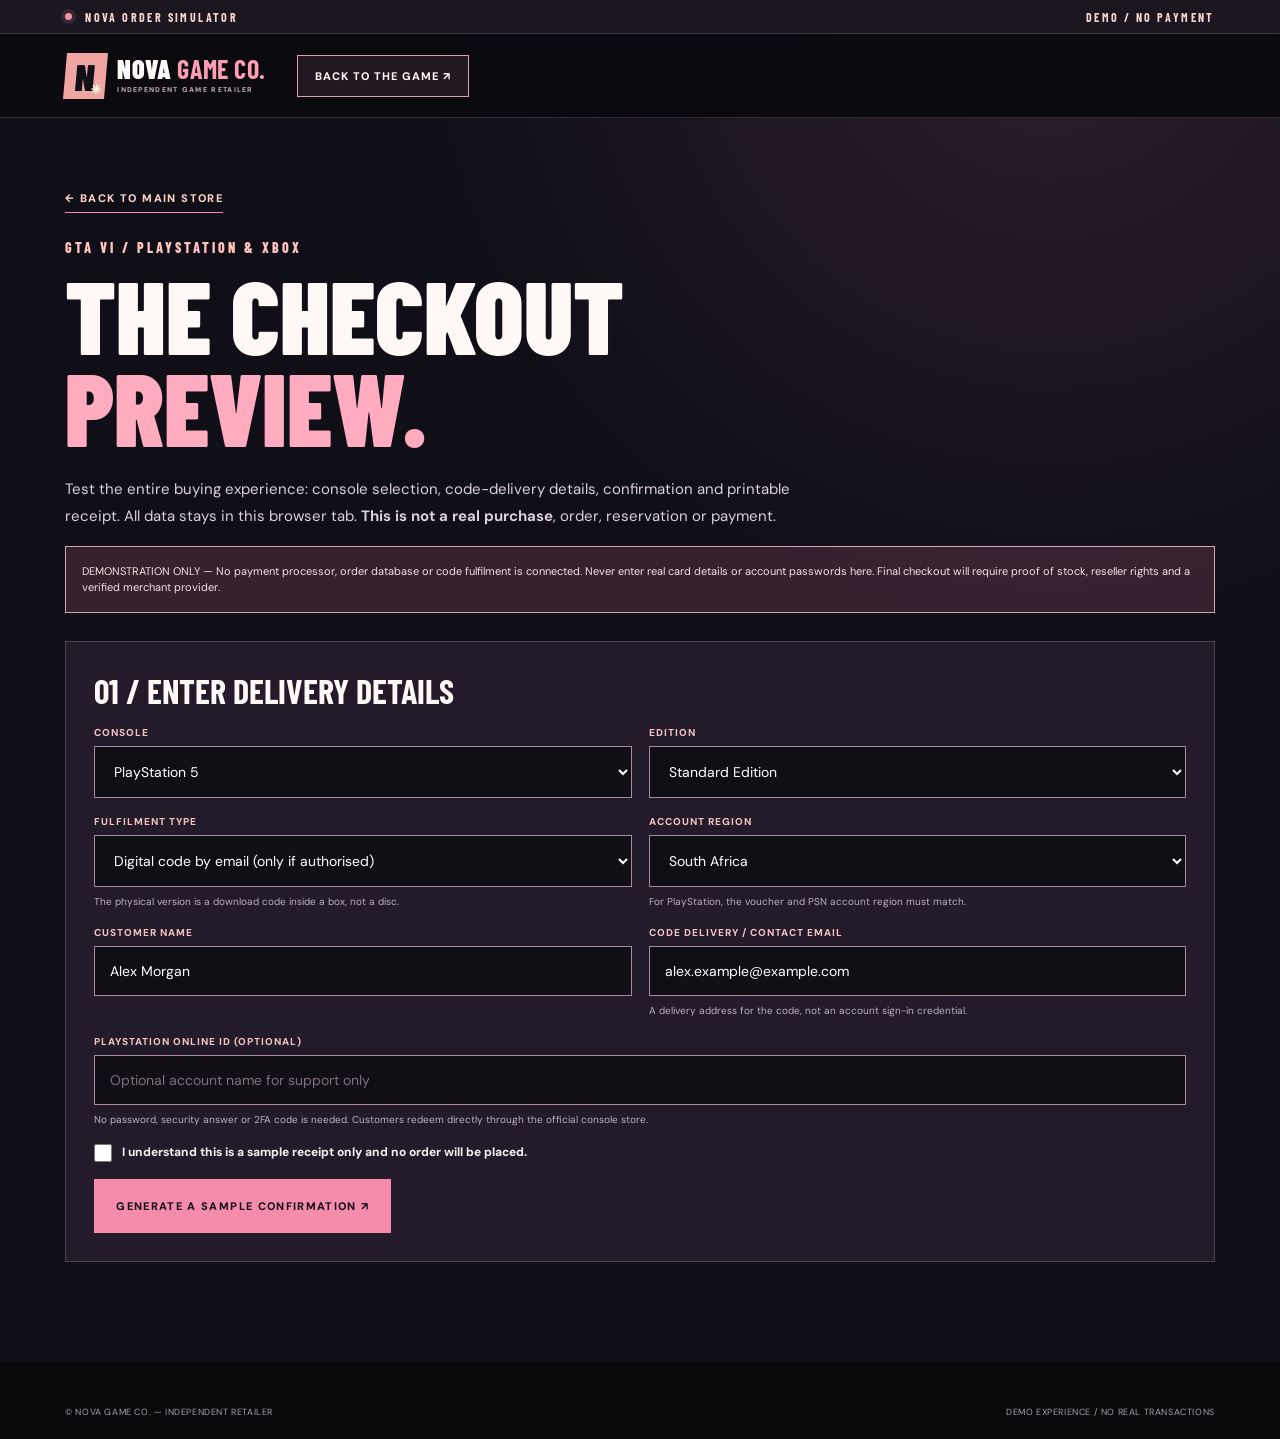
==== order-demo.html @ 19146e65 "Publish read-only GTA VI launch preview" ====
<!doctype html><html lang="en-ZA"><head><meta charset="UTF-8"><meta name="viewport" content="width=device-width,initial-scale=1"><meta name="robots" content="noindex,nofollow"><meta name="theme-color" content="#100f17"><title>GTA VI Order & Receipt Demo | NOVA GAME CO.</title><link rel="icon" href="assets/favicon.svg"><link rel="stylesheet" href="styles.css"><script src="demo.js" defer></script></head>
<body class="internal-page"><div class="topline"><span class="pulse"></span><span>NOVA ORDER SIMULATOR</span><span class="topline-spacer"></span><span>DEMO / NO PAYMENT</span></div><header class="site-header"><a class="brand" href="index.html"><span class="brand-icon">N<span>✳</span></span><span class="brand-name">NOVA <b>GAME CO.</b><small>INDEPENDENT GAME RETAILER</small></span></a><a class="header-action" href="index.html">BACK TO THE GAME ↗</a></header>
<main class="internal-main"><div class="wrap"><a class="text-link" href="index.html" style="margin-bottom:26px">← BACK TO MAIN STORE</a><div class="section-eyebrow">GTA VI / PLAYSTATION & XBOX</div><h1>THE CHECKOUT<br><i style="color:#ffabc0;font-style:normal">PREVIEW.</i></h1><p class="lead">Test the entire buying experience: console selection, code-delivery details, confirmation and printable receipt. All data stays in this browser tab. <b>This is not a real purchase</b>, order, reservation or payment.</p>
<div class="demo-status">DEMONSTRATION ONLY — No payment processor, order database or code fulfilment is connected. Never enter real card details or account passwords here. Final checkout will require proof of stock, reseller rights and a verified merchant provider.</div>
<section class="panel" id="inputPanel"><h2>01 / ENTER DELIVERY DETAILS</h2><form id="checkoutDemo" class="demo-form"><div class="field"><label for="platform">CONSOLE</label><select id="platform" required><option value="ps5">PlayStation 5</option><option value="xbox">Xbox Series X|S</option></select></div><div class="field"><label for="edition">EDITION</label><select id="edition" required><option value="standard">Standard Edition</option><option value="ultimate">Ultimate Edition</option></select></div><div class="field"><label for="format">FULFILMENT TYPE</label><select id="format"><option value="digital">Digital code by email (only if authorised)</option><option value="box">Physical Code-in-Box (subject to stock)</option></select><small class="hint">The physical version is a download code inside a box, not a disc.</small></div><div class="field"><label for="region">ACCOUNT REGION</label><select id="region"><option value="South Africa">South Africa</option><option value="United Kingdom">United Kingdom</option><option value="United States">United States</option><option value="Other / confirm first">Other / confirm first</option></select><small class="hint">For PlayStation, the voucher and PSN account region must match.</small></div><div class="field"><label for="fullName">CUSTOMER NAME</label><input id="fullName" name="fullName" type="text" required maxlength="80" autocomplete="name" value="Alex Morgan"></div><div class="field"><label for="email">CODE DELIVERY / CONTACT EMAIL</label><input id="email" name="email" type="email" required maxlength="150" autocomplete="email" value="alex.example@example.com"><small class="hint">A delivery address for the code, not an account sign-in credential.</small></div><div class="field full"><label id="accountLabel" for="accountName">PLAYSTATION ONLINE ID (OPTIONAL)</label><input id="accountName" name="accountName" type="text" maxlength="40" autocomplete="off" placeholder="Optional account name for support only"><small class="hint">No password, security answer or 2FA code is needed. Customers redeem directly through the official console store.</small></div><div class="field full" id="shippingRow" hidden><label for="shippingAddress">PHYSICAL BOX DELIVERY ADDRESS (SAMPLE ONLY)</label><textarea id="shippingAddress" rows="2" maxlength="250" placeholder="Optional example address for demo"></textarea></div><div class="field full"><label style="display:flex;gap:10px;align-items:start;letter-spacing:0;font-size:12px;color:#eee"><input id="ack" type="checkbox" required style="width:18px;height:18px;margin:0;flex:0 0 18px"/> I understand this is a sample receipt only and no order will be placed.</label></div><div class="field full"><button class="btn btn-pink" type="submit" style="align-self:start">GENERATE A SAMPLE CONFIRMATION ↗</button></div></form></section>
<section class="receipt-panel" id="receiptPanel" hidden aria-live="polite"><div class="demo-watermark">DEMO • NOT PAID</div><div class="receipt-head"><div><h2>NOVA GAME CO.</h2><small>Independent game retailer · Receipt simulation</small></div><div style="text-align:right"><b style="font-size:12px;color:#ab4766">DEMO ONLY</b><small id="receiptOrder">SAMPLE / NOT AN ORDER</small></div></div><div style="padding:20px 0"><strong style="font-size:20px">✓ Confirmation preview prepared</strong><p style="font-size:12px;color:#777">Your checkout selections are shown below. No payment, reservation or key delivery occurred.</p></div><div class="receipt-progress"><span>✓ DETAILS ENTERED</span><span>○ PAYMENT NOT TAKEN</span><span>○ NOT FULFILLED</span></div><div class="receipt-info"><div><b>CUSTOMER</b><span id="rName"></span></div><div><b>CONTACT / DELIVERY EMAIL</b><span id="rEmail"></span></div><div><b>CONSOLE ACCOUNT REFERENCE</b><span id="rAccount"></span></div><div><b>REGION</b><span id="rRegion"></span></div><div><b>FORMAT</b><span id="rFormat"></span></div><div><b>DOCUMENT CREATED</b><span id="rDate"></span></div></div><div class="receipt-product"><img id="rImage" src="assets/neon-city-original.webp" alt="GTA VI artwork"><div><strong id="rProduct">GRAND THEFT AUTO VI</strong><p id="rEdition"></p><p id="rPrice"></p><b style="font-size:12px;color:#a1426c">PAYMENT STATUS: NOT PAID</b></div></div><div class="receipt-foot"><p><b>Redeeming your product:</b> If a genuine code is supplied later by an authorised seller, redeem it through <a style="text-decoration:underline" href="https://www.playstation.com/en-za/support/store/" target="_blank" rel="noopener noreferrer">PlayStation Store</a> or <a style="text-decoration:underline" href="https://redeem.microsoft.com/" target="_blank" rel="noopener noreferrer">Microsoft</a>, as appropriate. Never provide your console password to a retailer.</p><p>Rockstar Games, Grand Theft Auto VI and related trademarks are owned by Take-Two Interactive Software, Inc. NOVA GAME CO. is not an official Rockstar website. This sample is NOT proof of purchase, delivery or seller accreditation.</p></div></section><div class="receipt-actions" id="receiptActions" hidden><button class="btn btn-pink" type="button" id="printBtn">PRINT DEMO RECEIPT ↓</button><button class="btn btn-glass" type="button" id="restartBtn">CREATE ANOTHER EXAMPLE ↻</button></div>
</div></main><footer class="footer" style="padding:20px 0"><div class="wrap"><div class="footer-bottom" style="margin-top:0;border-top:0"><span>© NOVA GAME CO. — INDEPENDENT RETAILER</span><span>DEMO EXPERIENCE / NO REAL TRANSACTIONS</span></div></div></footer></body></html>
---- styles.css ----
@import url('https://fonts.googleapis.com/css2?family=Barlow+Condensed:wght@500;600;700;800;900&family=DM+Sans:wght@400;500;600;700&display=swap');
:root{--ink:#0e0e14;--ink2:#17141f;--ink3:#241b2c;--line:rgba(255,255,255,.14);--pink:#ff83a7;--coral:#ffad8b;--gold:#ffca8f;--text:#fff8f6;--muted:#b6aab6;--font:'DM Sans',system-ui,-apple-system,sans-serif;--display:'Barlow Condensed',Impact,'Arial Narrow',sans-serif}*{box-sizing:border-box}html{scroll-behavior:smooth;scroll-padding-top:86px}body{margin:0;color:var(--text);background:var(--ink);font-family:var(--font);font-size:14px;-webkit-font-smoothing:antialiased}a{color:inherit;text-decoration:none}button,input,select,textarea{font:inherit}button{cursor:pointer}img,video{display:block;max-width:100%}button:focus-visible,a:focus-visible,details:focus-visible,input:focus-visible,select:focus-visible{outline:3px solid #8ddff8;outline-offset:3px}body.modal-open{overflow:hidden}.wrap{max-width:1400px;margin:auto;padding:0 clamp(22px,5.1vw,88px)}.skip{position:absolute;top:-50px;z-index:99;background:white;color:#000;padding:10px}.skip:focus{top:0}.topline{height:34px;padding:0 clamp(20px,5.1vw,88px);display:flex;align-items:center;gap:13px;background:#1b1620;border-bottom:1px solid var(--line);font-family:var(--display);font-size:12px;font-weight:700;letter-spacing:2.4px;color:#f6d5cf}.pulse,.live-dot{width:7px;height:7px;display:inline-block;flex:0 0 7px;background:#ef91a2;border-radius:50%;box-shadow:0 0 0 4px #ff90b420}.topline-spacer{flex:1}.top-div{opacity:.4}.site-header{height:84px;padding:0 clamp(20px,5.1vw,88px);display:flex;align-items:center;gap:32px;border-bottom:1px solid var(--line);background:#0c0b10f5;position:sticky;top:0;z-index:30;backdrop-filter:blur(22px)}.brand{display:inline-flex;align-items:center;gap:11px;white-space:nowrap}.brand-icon{font-family:var(--display);font-size:37px;font-weight:900;display:grid;place-items:center;color:#101018;background:#f1a5a2;width:41px;height:46px;line-height:1;position:relative;transform:skew(-5deg);overflow:hidden}.brand-icon span{position:absolute;color:#e2ffe7;font-size:13px;bottom:3px;right:3px}.brand-name{font-family:var(--display);font-size:26px;font-weight:900;line-height:.85;letter-spacing:.4px}.brand-name b{color:#ff9eb2}.brand-name small{display:block;font-family:var(--font);font-size:7px;font-weight:800;letter-spacing:1.3px;color:#c6aab5;margin-top:7px}.nav{display:flex;align-items:center;gap:clamp(13px,2vw,35px);margin-left:auto}.nav a{font-size:11px;letter-spacing:1.5px;font-weight:800;color:#e1dce3;white-space:nowrap;transition:color .2s}.nav a:hover{color:var(--pink)}.header-action{white-space:nowrap;border:1px solid #dca2ab;padding:13px 17px;font-size:11px;letter-spacing:1px;font-weight:800;background:#221821}.header-action span{color:#ff9faa}.header-action:hover{background:#503147}.menu-btn{display:none;background:none;border:0;width:36px;height:36px;padding:7px;flex-direction:column;justify-content:space-evenly}.menu-btn span{height:2px;background:white;width:100%}.hero{position:relative;background:#171121;min-height:790px;overflow:hidden}.hero-glow{position:absolute;inset:-10%;background:radial-gradient(circle at 78% 50%,#b44380a6,transparent 38%),radial-gradient(circle at 5% 84%,#e6865b55,transparent 44%);z-index:0}.hero-backdrop{position:absolute;inset:0;width:100%;height:100%;object-fit:cover;opacity:.32;filter:blur(6px) saturate(.9);transform:scale(1.04)}.hero-vignette{position:absolute;inset:0;background:linear-gradient(90deg,#100b16 .2%,#1a1125e9 37%,#2014219c 69%,#111018bf),linear-gradient(0deg,#0e0e14 0,transparent 27%,#22162970 100%)}.hero-content{position:relative;display:grid;grid-template-columns:minmax(0,1.06fr) minmax(310px,.85fr);gap:clamp(20px,5vw,95px);align-items:center;padding-top:74px;padding-bottom:50px;min-height:680px}.hero-copy{position:relative;z-index:3}.eyebrow,.section-eyebrow{font-family:var(--display);font-weight:800;font-size:14px;letter-spacing:3px;color:#ffc2bc}.eyebrow{display:flex;align-items:center;gap:12px}.eyebrow-line{display:inline-block;background:var(--pink);width:31px;height:2px}.eyebrow-number{opacity:.54}.game-wordmark{font-family:var(--display);font-size:clamp(19px,2.7vw,32px);letter-spacing:3px;font-weight:900;line-height:1;margin:35px 0 0}.game-wordmark span{font-size:55px;background:linear-gradient(155deg,#fff5d4,#ff8fc4 56%,#e879a8);-webkit-background-clip:text;background-clip:text;color:transparent;letter-spacing:0;margin-left:7px}.hero h1,.section h2,.closing-cta h2{font-family:var(--display);font-weight:900;line-height:.82;font-size:clamp(74px,8.2vw,136px);letter-spacing:-2px;margin:12px 0 26px}.hero h1 i,.section h2 em,.closing-cta h2 em{font-style:normal;background:linear-gradient(90deg,#ffd3aa 0%,#ff8ba6 55%,#db90df);-webkit-background-clip:text;background-clip:text;color:transparent}.hero-desc{color:#efdee5;font-size:15px;line-height:1.85;max-width:510px}.hero-btns{display:flex;gap:11px;flex-wrap:wrap;margin-top:31px}.btn{border:none;display:inline-flex;justify-content:center;align-items:center;gap:14px;min-height:54px;padding:14px 22px;font-weight:800;font-size:11px;letter-spacing:1.35px;text-transform:uppercase;transition:transform .2s,background .2s;color:#fff}.btn:hover{transform:translateY(-2px)}.btn-pink{background:#f58cab;color:#15101a}.btn-pink:hover{background:#ffb1c3}.btn-glass{border:1px solid #ffffff63;background:#ffffff08;color:white}.btn-glass:hover{background:#ffffff18}.play-icon{font-size:12px;color:#ff9bba}.hero-foot{display:flex;align-items:center;flex-wrap:wrap;gap:12px;color:#dfd0d7;font-size:10px;letter-spacing:1.1px;font-weight:700;margin-top:38px}.hero-foot i{font-style:normal;opacity:.3}.age-tag{background:#ece5e8;color:#17121a;font-weight:900;padding:5px 8px;font-family:var(--display);font-size:18px}.cover-stage{position:relative;max-width:510px;margin:0 auto;align-self:center}.cover-halo{position:absolute;inset:7% -10%;filter:blur(45px);background:#e96ca466;border-radius:50%}.cover-art{position:relative;max-height:540px;object-fit:contain;box-shadow:0 28px 70px #0009,0 0 0 8px #ffffff09;transform:rotate(2deg);width:100%;border:1px solid #ffffff24}.cover-caption{position:absolute;right:-7%;top:-30px;z-index:2;font-size:11px;font-weight:700;letter-spacing:2px;color:#ffd6c7;transform:rotate(5deg)}.cover-bottom{position:relative;display:flex;justify-content:space-between;gap:8px;margin-top:20px;font-weight:800;letter-spacing:1.5px;font-size:10px;color:#d7c2cc}.hero-end{position:relative;border-top:1px solid #ffffff29;display:flex;align-items:stretch;justify-content:space-between;gap:30px;padding-top:22px;padding-bottom:25px}.countdown{display:flex;align-items:center;gap:34px}.countdown-text{font-family:var(--display);font-size:19px;font-weight:800;letter-spacing:1px}.countdown-text small{display:block;color:#c4abb8;font-size:11px;margin-top:5px;letter-spacing:1.7px}.clock{display:flex;gap:13px;align-items:center}.clock div{display:flex;flex-direction:column;align-items:center}.clock strong{font-family:var(--display);font-size:37px;font-weight:900;line-height:1;color:#ffadb6;font-variant-numeric:tabular-nums}.clock small{font-size:8px;letter-spacing:1.6px;margin-top:5px}.clock>b{font-family:var(--display);font-size:24px;font-weight:600;opacity:.4;margin-top:-12px}.verified-identity{display:flex;align-items:center;gap:15px;max-width:285px;border-left:1px solid #ffffff40;padding-left:23px}.vstar{font-size:33px;color:#f798ad}.verified-identity strong{font-size:11px;letter-spacing:.6px;text-transform:uppercase}.verified-identity small{display:block;font-size:10px;line-height:1.5;color:#d7c3ca;margin-top:6px}.ticker{overflow:hidden;background:linear-gradient(90deg,#ee9fb5,#f8ba97);color:#18101b;white-space:nowrap;border-top:1px solid #ffffff60}.ticker>div{font-family:var(--display);font-size:27px;letter-spacing:2px;font-weight:900;line-height:45px;width:max-content;animation:track 45s linear infinite}.ticker span{padding:0 35px;opacity:.55}@keyframes track{0%{transform:translateX(0)}100%{transform:translateX(-35%)}}.section{padding:115px 0}.section h2{font-size:clamp(57px,7vw,104px);margin:18px 0 28px}.section p{color:#cbbdca;line-height:1.77}.intro{background:#100e17}.intro-grid{display:grid;grid-template-columns:1.55fr .8fr;gap:clamp(30px,9vw,150px)}.body-large{font-size:16px;max-width:680px}.text-link{font-weight:800;letter-spacing:1.4px;font-size:11px;display:inline-flex;align-items:center;gap:6px;padding-bottom:7px;border-bottom:1px solid var(--pink);color:#ffd5cb}.intro-grid .text-link{margin-top:15px}.intro-facts{border-top:1px solid #ffffff2a;align-self:center}.intro-facts>div{padding:18px 0;border-bottom:1px solid #ffffff2a;display:flex;justify-content:space-between;gap:10px}.intro-facts span{font-size:10px;color:#b8a1ba;letter-spacing:1px;font-weight:700}.intro-facts strong{font-family:var(--display);font-size:18px;letter-spacing:1px;text-align:right}.character-grid{display:grid;grid-template-columns:1fr 1fr;gap:19px;margin-top:65px}.character{height:420px;position:relative;overflow:hidden;border:1px solid var(--line);background:#261823}.character img{width:100%;height:100%;object-fit:cover;transition:transform .6s}.character:hover img{transform:scale(1.05)}.char-shade{position:absolute;inset:0;background:linear-gradient(0deg,#100b14ef,transparent 70%)}.char-details{position:absolute;bottom:29px;left:29px;right:29px}.char-details span{font-size:10px;letter-spacing:2px;color:#ffc3ba;font-weight:800}.char-details h3{font-family:var(--display);font-size:53px;line-height:1;margin:9px 0}.char-details h3 em{font-style:normal;color:#ff9ab5}.char-details p{font-size:12px;color:#efdee5;max-width:395px}.products{background:linear-gradient(180deg,#1d1725,#130f19)}.title-row{display:flex;justify-content:space-between;align-items:end;gap:30px;margin-bottom:36px}.title-row h2{margin-bottom:14px}.title-row p{max-width:610px;margin:0}.filters{display:flex;gap:7px;flex-wrap:wrap}.filter{background:#ffffff08;border:1px solid #ffffff2c;color:#cbb7c9;padding:12px 17px;font-size:10px;font-weight:800;letter-spacing:1.1px}.filter.active,.filter:hover{background:#efa0ae;border-color:#efa0ae;color:#24111a}.product-grid{display:grid;grid-template-columns:repeat(4,minmax(0,1fr));gap:16px}.product-card{border:1px solid #ffffff21;background:#211827;min-width:0;display:flex;flex-direction:column;transition:transform .2s,border-color .2s}.product-card:hover{transform:translateY(-5px);border-color:#e49dbb77}.product-card[hidden]{display:none}.product-image{position:relative;height:200px;background:linear-gradient(150deg,#643d69,#241626);overflow:hidden}.product-image img{height:100%;width:100%;object-fit:cover}.product-platform{position:absolute;top:12px;left:12px;padding:7px 11px;font-size:10px;letter-spacing:1px;font-weight:900;z-index:1}.ps5-tag{background:#e7ecff;color:#133380}.xbox-tag{background:#daf9d1;color:#104b1a}.product-body{padding:20px;display:flex;flex-direction:column;flex:1}.product-overline{font-size:9px;font-weight:700;letter-spacing:1.2px;color:#ffbbbf}.product-body h3{font-family:var(--display);font-weight:800;font-size:30px;line-height:1;margin:12px 0 9px}.product-body h3 small{font-size:23px;color:#ffb0bf;display:block;margin-top:5px}.product-body p{font-size:12px;line-height:1.6;flex:1;margin:10px 0 19px}.product-price{display:flex;gap:12px;align-items:center;justify-content:space-between;border-top:1px solid #ffffff27;padding-top:16px}.product-price small{display:block;font-size:9px;letter-spacing:1px;color:#bbaabc}.product-price strong{font-family:var(--display);font-size:36px;font-weight:900}.price-note{font-size:8px;font-weight:800;color:#d6a1b0;border:1px solid #b8809744;padding:5px}.product-actions{margin-top:19px;display:flex;flex-direction:column;gap:14px}.product-actions .btn{min-height:43px;font-size:10px;padding:10px}.product-actions>a:last-child{font-size:9px;letter-spacing:1.2px;font-weight:800;color:#e5c3cd;text-align:center}.stock-note{display:grid;grid-template-columns:.8fr 1.3fr .65fr;gap:28px;align-items:center;border:1px solid #ff9eaf66;background:#48273755;padding:22px 25px;margin-top:25px}.stock-note>div{display:flex;align-items:center;gap:12px}.stock-note strong{font-family:var(--display);font-size:20px;letter-spacing:1px}.stock-icon{font-size:28px;color:#ffaeb3}.stock-note p{font-size:12px;margin:0}.stock-note a{font-size:10px;font-weight:900;letter-spacing:1px;color:#ffb5a9;text-align:right}.video-section{background:#130e1a}.trailers-grid{display:grid;grid-template-columns:2fr 1fr 1fr;gap:17px}.trailer-card{background:#241b28;border:1px solid var(--line);padding:0;text-align:left;color:#fff;min-width:0;overflow:hidden}.trailer-card:hover .thumb img{transform:scale(1.05)}.trailer-card:hover{border-color:#edb7c6}.big-trailer{grid-row:span 2}.thumb{position:relative;overflow:hidden;aspect-ratio:16/10;background:#322238}.thumb img{width:100%;height:100%;object-fit:cover;transition:transform .5s}.big-trailer .thumb{aspect-ratio:16/12}.floating-play{display:grid;place-items:center;position:absolute;top:50%;left:50%;transform:translate(-50%,-50%);border-radius:50%;height:63px;width:63px;background:#f99ab7;color:#150b12;padding-left:3px;box-shadow:0 0 0 10px #ff9db31f}.trailer-detail{padding:16px 18px;display:flex;flex-direction:column;gap:7px}.trailer-detail span{font-size:9px;letter-spacing:1.4px;color:#ebb4bd;font-weight:700}.trailer-detail strong{font-family:var(--display);font-size:25px;line-height:1}.big-trailer .trailer-detail strong{font-size:38px}.trailer-detail small{color:#beb1c0;font-size:9px;letter-spacing:1px}.video-extra{background:#271d2e;padding:20px;display:flex;align-items:center;gap:14px;margin-top:17px;font-size:11px;font-weight:800;letter-spacing:1.5px}.video-extra b{margin-left:auto;color:#ffa9bc}.gallery-section{background:#15101b}.gallery-grid{display:grid;grid-template-columns:repeat(3,1fr);grid-auto-rows:205px;gap:13px}.shot{border:0;position:relative;background:#29212d;overflow:hidden;padding:0;min-width:0}.shot img{width:100%;height:100%;object-fit:cover;transition:transform .5s}.shot:hover img{transform:scale(1.06)}.shot::after{content:'';position:absolute;inset:30% 0 0;background:linear-gradient(0deg,#09070ded,transparent);pointer-events:none}.shot span{position:absolute;bottom:18px;left:21px;z-index:1;font-family:var(--display);font-size:24px;letter-spacing:.5px;font-weight:800;color:#fff}.shot-big{grid-column:span 2;grid-row:span 2}.shot-big span{font-size:40px}.shot-wide{grid-column:span 2}.media-credit{font-size:11px;margin-top:18px}.asset-library{background:radial-gradient(circle at 10% 5%,#66304d44,transparent 35%),#1e1524}.asset-grid{display:grid;grid-template-columns:repeat(4,1fr);gap:13px}.asset-grid a{border:1px solid #ffffff27;background:#241a2e;padding:30px 22px;min-height:180px;display:flex;flex-direction:column;transition:background .2s,transform .2s}.asset-grid a:hover{background:#4c2946;transform:translateY(-3px)}.asset-grid strong{font-family:var(--display);font-size:79px;line-height:.8;color:#ffadb4}.asset-grid span{font-family:var(--display);font-size:20px;font-weight:800;letter-spacing:.5px;margin-top:17px}.asset-grid small{margin-top:auto;padding-top:22px;font-size:10px;letter-spacing:1px;color:#f8b4b6;font-weight:800}.asset-small{display:flex;gap:10px;flex-wrap:wrap;margin-top:18px}.asset-small a{border:1px solid #ffffff3b;padding:13px 15px;font-size:10px;font-weight:800;letter-spacing:.8px}.asset-small a:hover{border-color:#fba2ad}.how-section{background:#111018}.guide-grid{display:grid;grid-template-columns:repeat(4,1fr);gap:13px}.guide-grid article{border-top:2px solid #ea9bb1;background:#241d2b;padding:26px 22px;min-height:230px}.guide-label{font-size:10px;color:#ffb1c5;font-weight:800;letter-spacing:1px}.guide-grid h3{font-family:var(--display);font-size:29px;font-weight:800;line-height:1;margin:25px 0 12px}.guide-grid p{font-size:12px;line-height:1.7}.guide-links{display:flex;flex-wrap:wrap;gap:13px;margin-top:25px}.guide-links a{border:1px solid #e7bdc07c;padding:13px 17px;font-weight:800;font-size:10px;letter-spacing:1px}.own-creative{background:#211a28}.own-grid{display:grid;grid-template-columns:1.8fr .7fr;gap:15px;align-items:start}.own-video{border:1px solid var(--line);background:#09090d}.own-video video{width:100%;max-height:400px;object-fit:contain;background:#09090d}.own-video.vertical video{max-height:400px}.own-video>div{display:flex;align-items:center;justify-content:space-between;gap:10px;padding:19px;font-size:10px;letter-spacing:1px}.own-video a{color:#ffbdc1}.faq-section{background:#0f0c14}.faq-grid{display:grid;grid-template-columns:1fr 1fr;column-gap:22px}.faq-grid details{border-top:1px solid #ffffff33;padding:22px 0}.faq-grid details:last-child,.faq-grid details:nth-last-child(2){border-bottom:1px solid #ffffff33}.faq-grid summary{font-weight:800;letter-spacing:.2px;cursor:pointer;list-style:none;display:flex;justify-content:space-between;gap:20px}.faq-grid summary::after{content:'+';color:#ffc4ae;font-size:19px}.faq-grid details[open] summary::after{content:'−'}.faq-grid p{font-size:12px;margin:16px 0 0}.closing-cta{background:linear-gradient(105deg,#55304d,#d3798b 65%,#e9a28e);padding:75px 0;color:#fff}.closing-inner{display:flex;justify-content:space-between;gap:25px;align-items:end}.closing-cta h2{font-size:clamp(70px,8vw,120px);margin:20px 0}.closing-cta h2 em{color:#220f23;background:none;-webkit-text-fill-color:#271324}.closing-cta p{font-size:14px;max-width:560px}.closing-inner>div:last-child{display:flex;flex-direction:column;gap:12px;min-width:220px}.closing-inner .btn-pink{background:#180d18;color:white}.closing-inner .btn-glass{border-color:#ffffff98}.footer{background:#09090c;padding:67px 0 23px}.footer-top{display:grid;grid-template-columns:1fr 1.5fr;gap:70px}.footer-top>div:first-child>p{color:#a9a0ae;max-width:355px;font-size:11px;line-height:1.8;margin-top:26px}.footer-links{display:grid;grid-template-columns:repeat(3,1fr);gap:18px}.footer-links>div{display:flex;flex-direction:column;gap:15px}.footer-links b{font-size:11px;letter-spacing:1px;color:#ffb1b8;margin-bottom:8px}.footer-links a{font-size:11px;color:#ddd1dc}.footer-links a:hover{color:#ff9bb0}.footer-bottom{display:flex;justify-content:space-between;gap:35px;border-top:1px solid #ffffff24;padding-top:24px;margin-top:57px;color:#a8a1ac;font-size:9px;line-height:1.5;letter-spacing:.6px}.media-modal{position:fixed;inset:0;z-index:90;background:#09060bf0;display:grid;place-items:center;padding:22px;backdrop-filter:blur(12px)}.media-modal[hidden]{display:none}.media-modal-panel{width:min(100%,1100px);box-shadow:0 20px 60px #0008;background:#19131f;border:1px solid #ffffff43}.modal-head{padding:16px 19px;display:flex;justify-content:space-between;align-items:center;font-family:var(--display);font-size:22px;letter-spacing:.8px}.modal-head button{border:1px solid #ffffff37;background:#ffffff09;color:white;font-size:19px;width:33px;height:33px}.modal-video,.modal-image{display:block;width:100%;aspect-ratio:16/9;border:0;background:#0a0a0a;object-fit:contain;max-height:73vh}.modal-credit{font-size:10px;color:#bbb1bd;letter-spacing:1px;padding:12px 19px;border-top:1px solid #ffffff20}.internal-page{min-height:100vh;background:radial-gradient(circle at 82% 0%,#6e3c5f52,transparent 35%),#100f17}.internal-main{padding:70px 0 100px}.internal-main h1{font-family:var(--display);font-weight:900;font-size:clamp(54px,8vw,105px);line-height:.9;margin:12px 0 24px}.internal-main .lead{font-size:15px;color:#dbcfda;line-height:1.75;max-width:760px}.panel{border:1px solid #ffffff2f;background:#231b29;padding:28px;margin-top:28px}.panel h2{font-family:var(--display);font-size:34px;margin:0 0 15px}.demo-form{display:grid;grid-template-columns:1fr 1fr;gap:17px}.field{display:flex;flex-direction:column;gap:7px}.field.full{grid-column:1/-1}.field label{color:#f1c1c4;letter-spacing:1px;font-size:10px;font-weight:800}.field input,.field select,.field textarea{width:100%;background:#110e16;border:1px solid #a38c9f;color:white;padding:15px;border-radius:0;outline-offset:4px}.field input::placeholder,.field textarea::placeholder{color:#806f84}.field .hint{font-size:10px;color:#bcb1be;line-height:1.5}.demo-status{font-size:11px;line-height:1.5;background:#61374c77;border:1px solid #d0a8b0;color:#fbdde2;padding:16px;margin:17px 0}.receipt-panel{max-width:760px;margin:28px auto 0;background:#fff;color:#24212a;padding:30px;position:relative}.demo-watermark{position:absolute;top:50%;left:50%;transform:translate(-50%,-50%) rotate(-24deg);font:900 67px var(--display);color:#aa283025;pointer-events:none;white-space:nowrap}.receipt-head{display:flex;justify-content:space-between;align-items:center;border-bottom:2px solid #222;padding-bottom:21px;gap:15px}.receipt-head h2{font:900 39px var(--display);margin:0;color:#1a1520}.receipt-head small{display:block;color:#666;font-size:11px}.receipt-progress{display:grid;grid-template-columns:1fr 1fr 1fr;gap:5px;margin:29px 0}.receipt-progress span{font-size:10px;color:#333;border-top:3px solid #bbb;padding-top:9px;font-weight:800}.receipt-progress span:first-child{border-color:#26ab74}.receipt-info{display:grid;grid-template-columns:1fr 1fr;gap:8px 20px;margin:20px 0;font-size:12px}.receipt-info b{display:block;font-size:10px;color:#67626b;margin-bottom:4px}.receipt-product{border-top:1px solid #ddd;border-bottom:1px solid #ddd;padding:18px 0;display:flex;gap:20px;align-items:center}.receipt-product img{width:100px;height:100px;object-fit:cover}.receipt-product strong{display:block;font-size:15px}.receipt-product p{font-size:11px;color:#655e67}.receipt-foot{font-size:10px;line-height:1.7;color:#605b65;margin-top:22px}.receipt-foot b{color:#271e30}.receipt-actions{display:flex;gap:12px;flex-wrap:wrap;margin-top:24px}.receipt-actions .btn{min-height:43px}.legal-copy{max-width:790px}.legal-copy h2{font-family:var(--display);font-size:33px;margin:31px 0 10px}.legal-copy p,.legal-copy li{line-height:1.85;color:#d7c9d7}.small-link{color:#ffadb5;text-decoration:underline}@media(max-width:1200px){.site-header{gap:18px}.nav{gap:17px}.nav a{font-size:10px}.header-action{font-size:10px}.product-grid{grid-template-columns:repeat(2,minmax(0,1fr))}.product-image{height:260px}.hero{min-height:0}.cover-art{max-height:480px}.hero-content{min-height:600px}.guide-grid{grid-template-columns:repeat(2,minmax(0,1fr))}.hero h1{font-size:clamp(66px,8vw,120px)}}@media(max-width:860px){.site-header{height:72px}.nav{display:none;position:absolute;top:72px;left:0;right:0;flex-direction:column;align-items:stretch;background:#191221;border-bottom:1px solid #ffffff50;padding:24px;gap:0}.nav.nav-open{display:flex}.nav a{padding:14px 10px;border-bottom:1px solid #ffffff1c;font-size:13px}.menu-btn{display:flex;margin-left:auto}.header-action{display:none}.hero-content{grid-template-columns:1fr .8fr;gap:20px}.hero h1{font-size:clamp(64px,9vw,100px)}.cover-stage{max-width:330px}.cover-caption{right:-2%}.hero-end{flex-direction:column}.verified-identity{border-left:0;border-top:1px solid #ffffff2b;padding-left:0;padding-top:15px;max-width:100%}.trailers-grid{grid-template-columns:1fr 1fr}.big-trailer{grid-row:span 1;grid-column:span 2}.big-trailer .thumb{aspect-ratio:16/8}.gallery-grid{grid-auto-rows:170px}.stock-note{grid-template-columns:1fr;gap:12px}.stock-note a{text-align:left}.intro-grid{grid-template-columns:1fr;gap:20px}.intro-facts{max-width:540px}.asset-grid{grid-template-columns:repeat(2,1fr)}.closing-inner{flex-direction:column;align-items:start}.closing-inner>div:last-child{flex-direction:row}.footer-top{grid-template-columns:1fr;gap:35px}}@media(max-width:620px){.wrap{padding:0 20px}.topline{padding:0 20px;font-size:10px;letter-spacing:1px}.topline span:last-child{display:none}.top-div{display:none}.site-header{padding:0 20px}.hero-content{grid-template-columns:1fr;min-height:0;padding-top:52px;padding-bottom:32px}.hero-copy{z-index:4}.game-wordmark{font-size:22px;margin-top:26px}.hero h1{font-size:clamp(70px,15vw,92px)}.hero-desc{font-size:13px}.hero-btns{gap:9px}.hero-btns .btn{width:100%}.cover-stage{margin-top:30px;max-width:370px;width:90%}.cover-art{max-height:340px;object-fit:cover;object-position:top}.cover-caption{top:-20px;font-size:9px}.cover-bottom{font-size:9px}.hero-end{padding-top:23px}.countdown{flex-direction:column;align-items:start;gap:17px}.clock{gap:10px}.clock strong{font-size:39px}.section{padding:78px 0}.section h2{font-size:clamp(60px,12vw,82px);margin:17px 0}.intro-grid{gap:15px}.intro-facts>div{padding:14px 0}.character-grid{grid-template-columns:1fr;gap:15px;margin-top:39px}.character{height:320px}.char-details{bottom:15px;left:19px;right:19px}.char-details h3{font-size:43px}.title-row{flex-direction:column;align-items:start}.title-row p{font-size:12px}.product-grid{grid-template-columns:1fr}.product-image{height:250px}.product-body h3{font-size:33px}.trailers-grid{grid-template-columns:1fr}.big-trailer{grid-column:span 1}.big-trailer .thumb{aspect-ratio:16/10}.gallery-grid{grid-template-columns:1fr 1fr;grid-auto-rows:135px;gap:8px}.shot-big{grid-column:span 2;grid-row:span 2}.shot-wide{grid-column:span 2}.shot span{font-size:14px;left:10px;bottom:10px}.shot-big span{font-size:27px}.asset-grid{grid-template-columns:1fr 1fr;gap:9px}.asset-grid a{padding:20px 15px;min-height:150px}.asset-grid strong{font-size:57px}.asset-grid span{font-size:17px}.guide-grid,.faq-grid{grid-template-columns:1fr}.own-grid{grid-template-columns:1fr}.own-video.vertical video{max-height:470px}.closing-cta{padding:63px 0}.closing-inner>div:last-child{flex-direction:column;width:100%}.footer-links{grid-template-columns:repeat(2,1fr);row-gap:33px}.footer-bottom{flex-direction:column;gap:10px}.demo-form,.receipt-info{grid-template-columns:1fr}.receipt-panel{padding:19px}.receipt-head h2{font-size:31px}.receipt-product img{width:78px;height:85px}.receipt-product{gap:13px}.demo-watermark{font-size:41px}.internal-main{padding:50px 0}.panel{padding:20px}}
@media(prefers-reduced-motion:reduce){*,*::before,*::after{animation:none!important;scroll-behavior:auto!important;transition:none!important}}
@media print{.topline,.site-header,.receipt-actions,.internal-main>div>.section-eyebrow,.internal-main h1,.internal-main .lead,.panel,.footer{display:none!important}.internal-main{padding:0}.receipt-panel{box-shadow:none;max-width:none;border:0;margin:0;padding:10px}body{background:#fff;color:#000}}

.publisher-credit{background:#100b15;border-bottom:1px solid #ffffff25}.publisher-credit-inner{min-height:89px;display:flex;align-items:center;justify-content:space-between;gap:18px}.publisher-brand{display:flex;align-items:center;gap:12px}.publisher-brand img{width:49px;height:49px;object-fit:contain}.publisher-brand small{display:block;color:#c9b6c4;font-size:9px;letter-spacing:1.2px;font-weight:700}.publisher-brand strong{font-family:var(--display);font-size:27px;font-weight:900;letter-spacing:.8px}.publisher-note{max-width:360px;font-size:10px;line-height:1.65;color:#bcaebd}.publisher-credit a{white-space:nowrap;font-size:10px;font-weight:800;letter-spacing:1px;color:#f4bac7}@media(max-width:750px){.publisher-credit-inner{flex-wrap:wrap;padding-top:16px;padding-bottom:17px}.publisher-note{order:3;max-width:none;flex:0 0 100%}}
[hidden]{display:none!important}
@media(max-width:620px){body.internal-page .internal-main{padding-top:30px}}
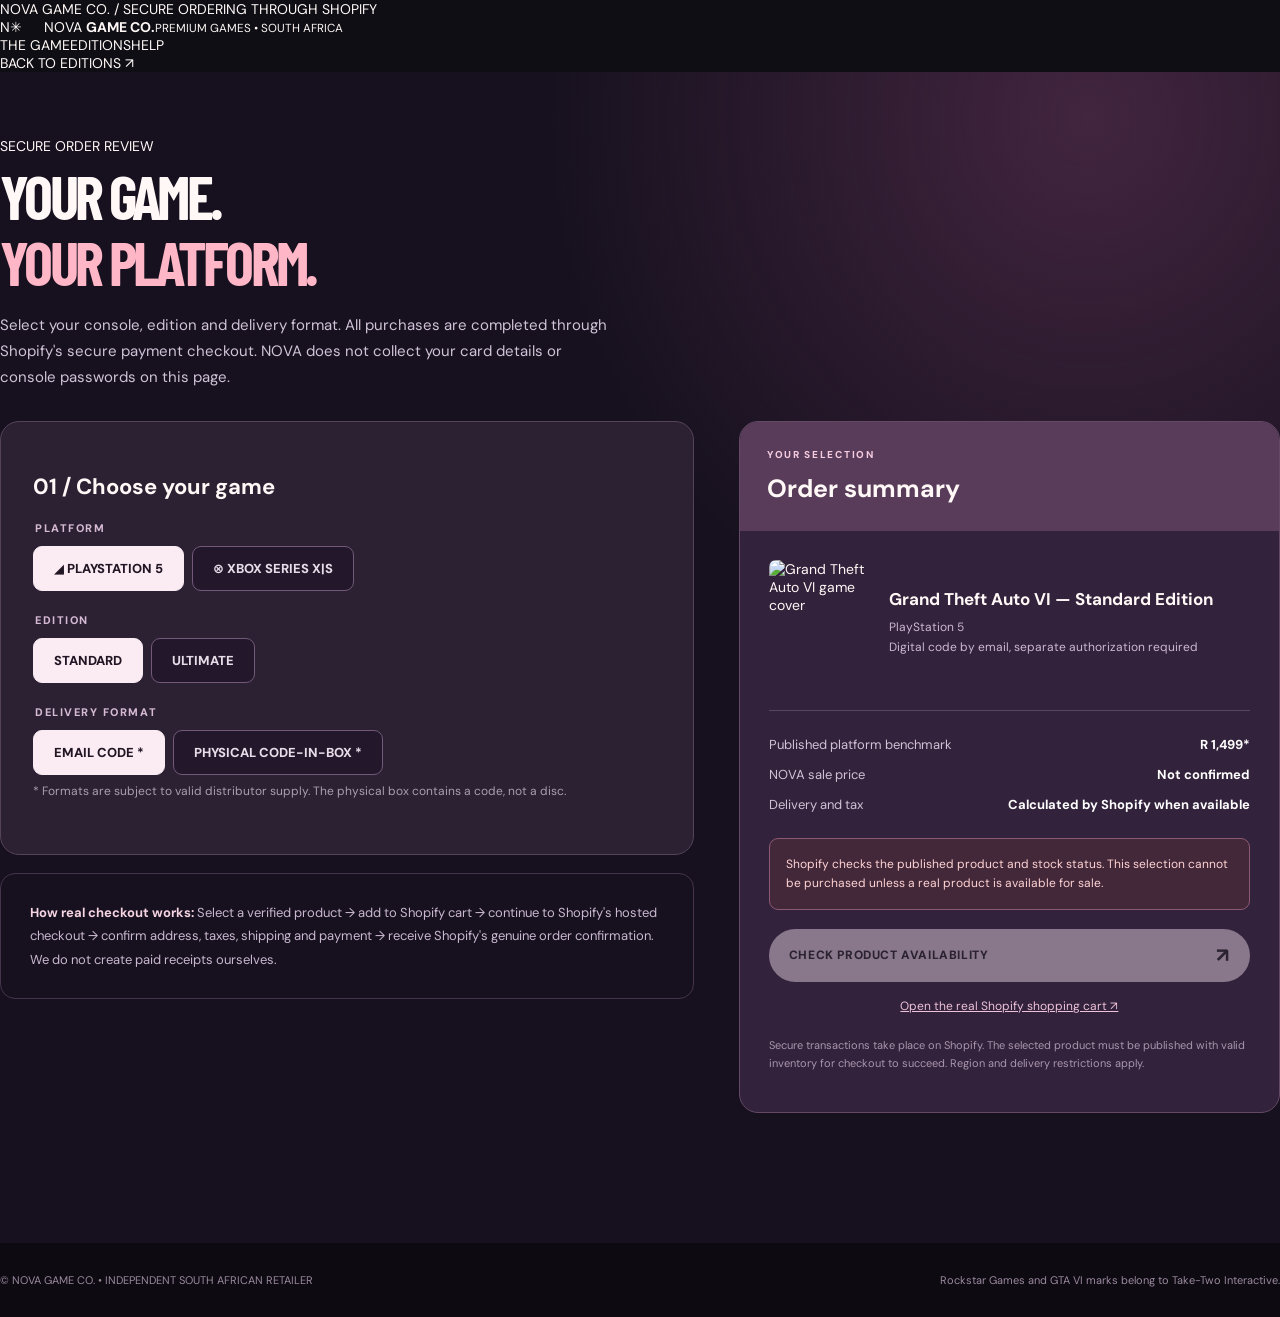
==== commit 4d0c5810: "Redirect legacy sample-order URL to Shopify order selection" ====
--- a/order-demo.html
+++ b/order-demo.html
@@ -1,7 +1 @@
-<!doctype html><html lang="en-ZA"><head><meta charset="UTF-8"><meta name="viewport" content="width=device-width,initial-scale=1"><meta name="robots" content="noindex,nofollow"><meta name="theme-color" content="#100f17"><title>GTA VI Order & Receipt Demo | NOVA GAME CO.</title><link rel="icon" href="assets/favicon.svg"><link rel="stylesheet" href="styles.css"><script src="demo.js" defer></script></head>
-<body class="internal-page"><div class="topline"><span class="pulse"></span><span>NOVA ORDER SIMULATOR</span><span class="topline-spacer"></span><span>DEMO / NO PAYMENT</span></div><header class="site-header"><a class="brand" href="index.html"><span class="brand-icon">N<span>✳</span></span><span class="brand-name">NOVA <b>GAME CO.</b><small>INDEPENDENT GAME RETAILER</small></span></a><a class="header-action" href="index.html">BACK TO THE GAME ↗</a></header>
-<main class="internal-main"><div class="wrap"><a class="text-link" href="index.html" style="margin-bottom:26px">← BACK TO MAIN STORE</a><div class="section-eyebrow">GTA VI / PLAYSTATION & XBOX</div><h1>THE CHECKOUT<br><i style="color:#ffabc0;font-style:normal">PREVIEW.</i></h1><p class="lead">Test the entire buying experience: console selection, code-delivery details, confirmation and printable receipt. All data stays in this browser tab. <b>This is not a real purchase</b>, order, reservation or payment.</p>
-<div class="demo-status">DEMONSTRATION ONLY — No payment processor, order database or code fulfilment is connected. Never enter real card details or account passwords here. Final checkout will require proof of stock, reseller rights and a verified merchant provider.</div>
-<section class="panel" id="inputPanel"><h2>01 / ENTER DELIVERY DETAILS</h2><form id="checkoutDemo" class="demo-form"><div class="field"><label for="platform">CONSOLE</label><select id="platform" required><option value="ps5">PlayStation 5</option><option value="xbox">Xbox Series X|S</option></select></div><div class="field"><label for="edition">EDITION</label><select id="edition" required><option value="standard">Standard Edition</option><option value="ultimate">Ultimate Edition</option></select></div><div class="field"><label for="format">FULFILMENT TYPE</label><select id="format"><option value="digital">Digital code by email (only if authorised)</option><option value="box">Physical Code-in-Box (subject to stock)</option></select><small class="hint">The physical version is a download code inside a box, not a disc.</small></div><div class="field"><label for="region">ACCOUNT REGION</label><select id="region"><option value="South Africa">South Africa</option><option value="United Kingdom">United Kingdom</option><option value="United States">United States</option><option value="Other / confirm first">Other / confirm first</option></select><small class="hint">For PlayStation, the voucher and PSN account region must match.</small></div><div class="field"><label for="fullName">CUSTOMER NAME</label><input id="fullName" name="fullName" type="text" required maxlength="80" autocomplete="name" value="Alex Morgan"></div><div class="field"><label for="email">CODE DELIVERY / CONTACT EMAIL</label><input id="email" name="email" type="email" required maxlength="150" autocomplete="email" value="alex.example@example.com"><small class="hint">A delivery address for the code, not an account sign-in credential.</small></div><div class="field full"><label id="accountLabel" for="accountName">PLAYSTATION ONLINE ID (OPTIONAL)</label><input id="accountName" name="accountName" type="text" maxlength="40" autocomplete="off" placeholder="Optional account name for support only"><small class="hint">No password, security answer or 2FA code is needed. Customers redeem directly through the official console store.</small></div><div class="field full" id="shippingRow" hidden><label for="shippingAddress">PHYSICAL BOX DELIVERY ADDRESS (SAMPLE ONLY)</label><textarea id="shippingAddress" rows="2" maxlength="250" placeholder="Optional example address for demo"></textarea></div><div class="field full"><label style="display:flex;gap:10px;align-items:start;letter-spacing:0;font-size:12px;color:#eee"><input id="ack" type="checkbox" required style="width:18px;height:18px;margin:0;flex:0 0 18px"/> I understand this is a sample receipt only and no order will be placed.</label></div><div class="field full"><button class="btn btn-pink" type="submit" style="align-self:start">GENERATE A SAMPLE CONFIRMATION ↗</button></div></form></section>
-<section class="receipt-panel" id="receiptPanel" hidden aria-live="polite"><div class="demo-watermark">DEMO • NOT PAID</div><div class="receipt-head"><div><h2>NOVA GAME CO.</h2><small>Independent game retailer · Receipt simulation</small></div><div style="text-align:right"><b style="font-size:12px;color:#ab4766">DEMO ONLY</b><small id="receiptOrder">SAMPLE / NOT AN ORDER</small></div></div><div style="padding:20px 0"><strong style="font-size:20px">✓ Confirmation preview prepared</strong><p style="font-size:12px;color:#777">Your checkout selections are shown below. No payment, reservation or key delivery occurred.</p></div><div class="receipt-progress"><span>✓ DETAILS ENTERED</span><span>○ PAYMENT NOT TAKEN</span><span>○ NOT FULFILLED</span></div><div class="receipt-info"><div><b>CUSTOMER</b><span id="rName"></span></div><div><b>CONTACT / DELIVERY EMAIL</b><span id="rEmail"></span></div><div><b>CONSOLE ACCOUNT REFERENCE</b><span id="rAccount"></span></div><div><b>REGION</b><span id="rRegion"></span></div><div><b>FORMAT</b><span id="rFormat"></span></div><div><b>DOCUMENT CREATED</b><span id="rDate"></span></div></div><div class="receipt-product"><img id="rImage" src="assets/neon-city-original.webp" alt="GTA VI artwork"><div><strong id="rProduct">GRAND THEFT AUTO VI</strong><p id="rEdition"></p><p id="rPrice"></p><b style="font-size:12px;color:#a1426c">PAYMENT STATUS: NOT PAID</b></div></div><div class="receipt-foot"><p><b>Redeeming your product:</b> If a genuine code is supplied later by an authorised seller, redeem it through <a style="text-decoration:underline" href="https://www.playstation.com/en-za/support/store/" target="_blank" rel="noopener noreferrer">PlayStation Store</a> or <a style="text-decoration:underline" href="https://redeem.microsoft.com/" target="_blank" rel="noopener noreferrer">Microsoft</a>, as appropriate. Never provide your console password to a retailer.</p><p>Rockstar Games, Grand Theft Auto VI and related trademarks are owned by Take-Two Interactive Software, Inc. NOVA GAME CO. is not an official Rockstar website. This sample is NOT proof of purchase, delivery or seller accreditation.</p></div></section><div class="receipt-actions" id="receiptActions" hidden><button class="btn btn-pink" type="button" id="printBtn">PRINT DEMO RECEIPT ↓</button><button class="btn btn-glass" type="button" id="restartBtn">CREATE ANOTHER EXAMPLE ↻</button></div>
-</div></main><footer class="footer" style="padding:20px 0"><div class="wrap"><div class="footer-bottom" style="margin-top:0;border-top:0"><span>© NOVA GAME CO. — INDEPENDENT RETAILER</span><span>DEMO EXPERIENCE / NO REAL TRANSACTIONS</span></div></div></footer></body></html>
+<!doctype html><html lang="en"><head><meta charset="utf-8"><meta name="robots" content="noindex,nofollow"><meta http-equiv="refresh" content="0;url=/checkout.html"><link rel="canonical" href="https://nova-gta6-preview.onrender.com/checkout.html"><title>Order page moved | NOVA GAME CO.</title><script>window.location.replace("/checkout.html"+window.location.search)</script></head><body><p>The order-selection page has moved to <a href="/checkout.html">NOVA checkout</a>.</p></body></html>
